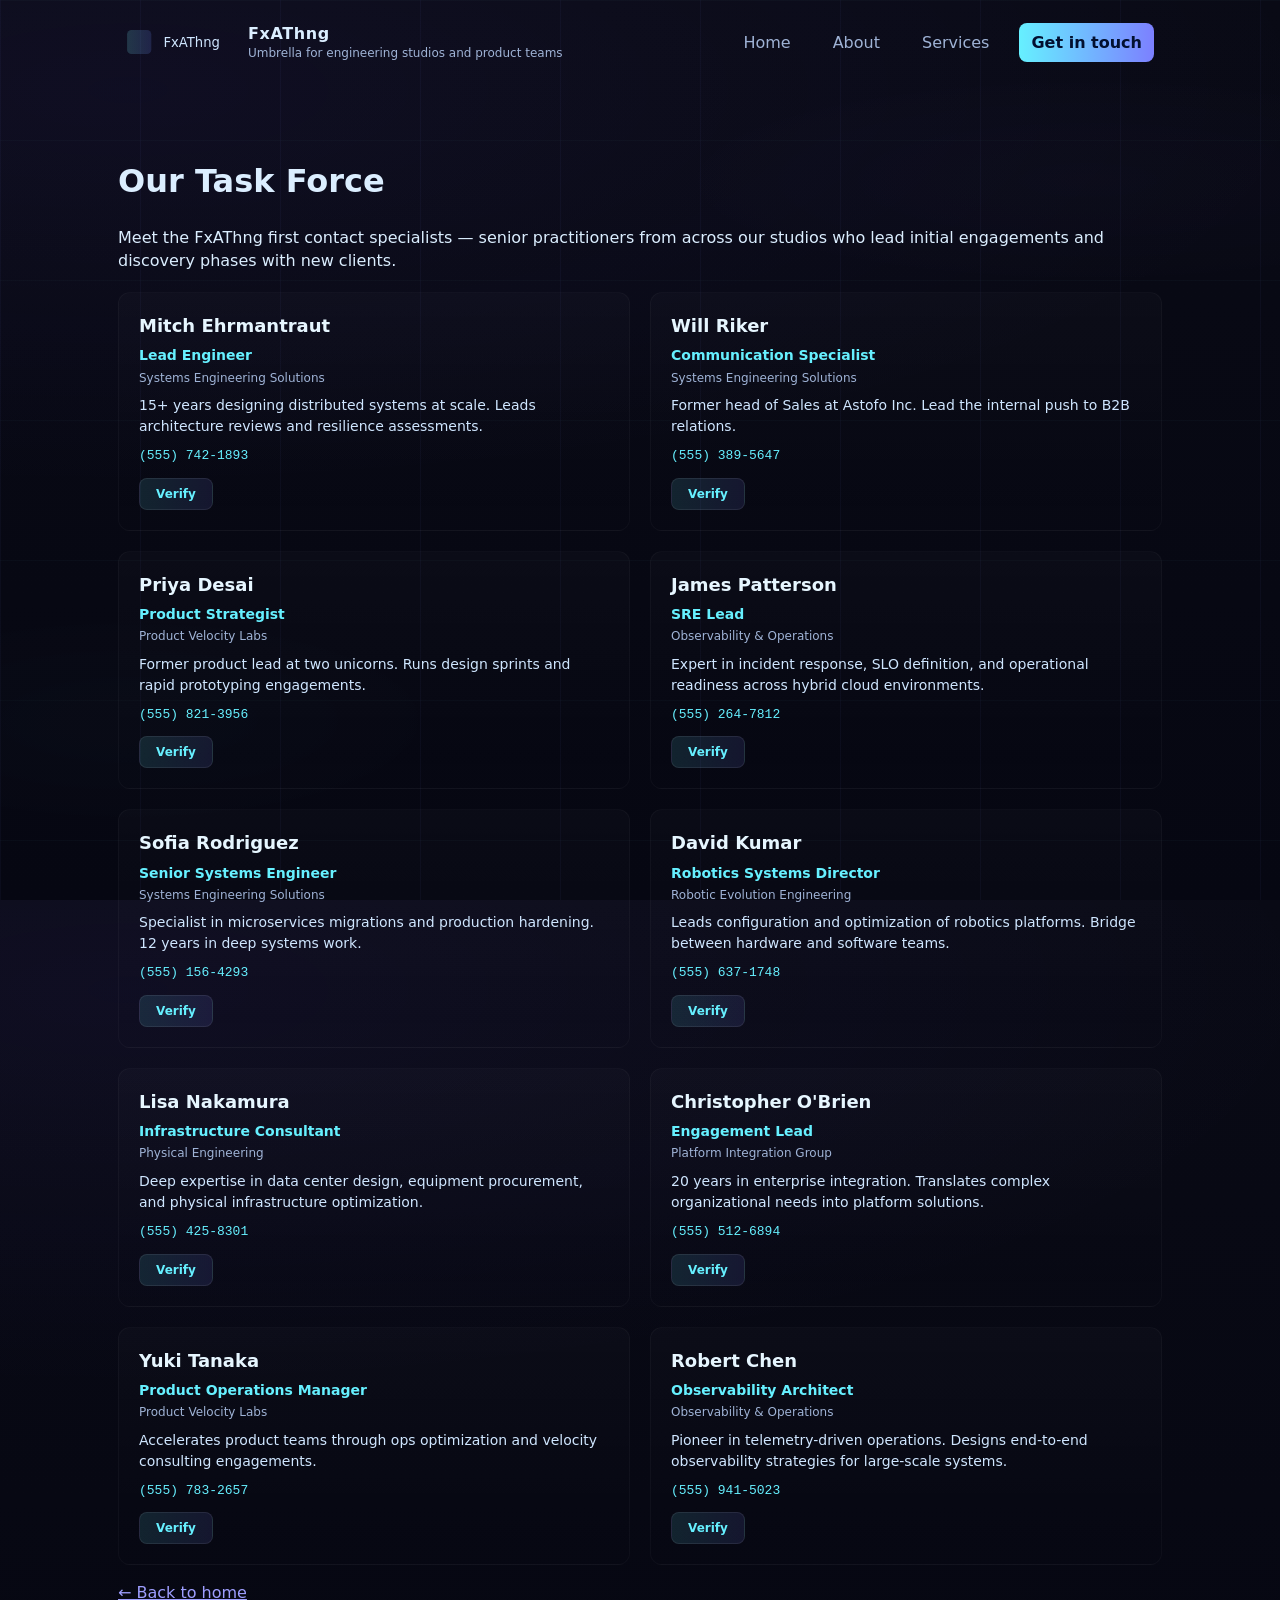
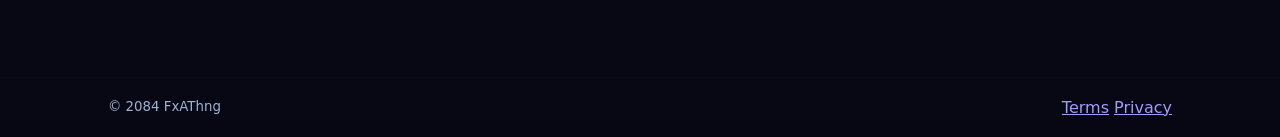
==== team.html @ 181ec18b "initial" ====
<!doctype html>
<html lang="en">
  <head>
    <meta charset="utf-8" />
    <meta name="viewport" content="width=device-width,initial-scale=1" />
    <title>Our Task Force — FxAThng</title>
    <meta name="description" content="Meet the FxAThng first contact task force" />
    <link rel="stylesheet" href="assets/styles.css">
    <link rel="icon" href="assets/favicon.svg" type="image/svg+xml">
  </head>
  <body>
    <div class="bg-visual" aria-hidden="true"></div>
    <header class="site-header">
      <div class="brand">
        <svg class="logo" viewBox="0 0 100 24" aria-hidden="true" focusable="false">
          <defs>
            <linearGradient id="g" x1="0" x2="1">
              <stop offset="0" stop-color="#7cf7ff" />
              <stop offset="1" stop-color="#6f8dff" />
            </linearGradient>
          </defs>
          <rect x="1" y="1" width="22" height="22" rx="4" fill="url(#g)" opacity="0.18"></rect>
          <text x="34" y="17" font-family="Inter, ui-sans-serif, system-ui, -apple-system, 'Segoe UI', Roboto" font-size="12" fill="#cfe6ff">FxAThng</text>
        </svg>
        <div class="brand-meta">
          <div class="name">FxAThng</div>
          <div class="sub">Umbrella for engineering studios and product teams</div>
        </div>
      </div>
      <nav class="nav">
        <a href="index.html">Home</a>
        <a href="about.html">About</a>
        <a href="services.html">Services</a>
        <a href="https://www.youtube.com/watch?v=dQw4w9WgXcQ" class="ctabtn" target="_blank" rel="noopener">Get in touch</a>
      </nav>
    </header>

    <main class="section">
      <div class="container">
        <h1>Our Task Force</h1>
        <p>Meet the FxAThng first contact specialists — senior practitioners from across our studios who lead initial engagements and discovery phases with new clients.</p>

        <div class="team-grid">
          <div class="team-member">
            <div class="member-info">
              <h3>Mitch Ehrmantraut</h3>
              <p class="title">Lead Engineer</p>
              <p class="division">Systems Engineering Solutions</p>
              <p class="bio">15+ years designing distributed systems at scale. Leads architecture reviews and resilience assessments.</p>
              <p class="phone">(555) 742-1893</p>
              <button class="verify-btn" onclick="verifyMember(this)">Verify</button>
            </div>
          </div>

          <div class="team-member">
            <div class="member-info">
              <h3>Will Riker</h3>
              <p class="title">Communication Specialist</p>
              <p class="division">Systems Engineering Solutions</p>
              <p class="bio">Former head of Sales at Astofo Inc. Lead the internal push to B2B relations.</p>
              <p class="phone">(555) 389-5647</p>
              <button class="verify-btn" onclick="verifyMember(this)">Verify</button>
            </div>
          </div>

          <div class="team-member">
            <div class="member-info">
              <h3>Priya Desai</h3>
              <p class="title">Product Strategist</p>
              <p class="division">Product Velocity Labs</p>
              <p class="bio">Former product lead at two unicorns. Runs design sprints and rapid prototyping engagements.</p>
              <p class="phone">(555) 821-3956</p>
              <button class="verify-btn" onclick="verifyMember(this)">Verify</button>
            </div>
          </div>

          <div class="team-member">
            <div class="member-info">
              <h3>James Patterson</h3>
              <p class="title">SRE Lead</p>
              <p class="division">Observability & Operations</p>
              <p class="bio">Expert in incident response, SLO definition, and operational readiness across hybrid cloud environments.</p>
              <p class="phone">(555) 264-7812</p>
              <button class="verify-btn" onclick="verifyMember(this)">Verify</button>
            </div>
          </div>

          <div class="team-member">
            <div class="member-info">
              <h3>Sofia Rodriguez</h3>
              <p class="title">Senior Systems Engineer</p>
              <p class="division">Systems Engineering Solutions</p>
              <p class="bio">Specialist in microservices migrations and production hardening. 12 years in deep systems work.</p>
              <p class="phone">(555) 156-4293</p>
              <button class="verify-btn" onclick="verifyMember(this)">Verify</button>
            </div>
          </div>

          <div class="team-member">
            <div class="member-info">
              <h3>David Kumar</h3>
              <p class="title">Robotics Systems Director</p>
              <p class="division">Robotic Evolution Engineering</p>
              <p class="bio">Leads configuration and optimization of robotics platforms. Bridge between hardware and software teams.</p>
              <p class="phone">(555) 637-1748</p>
              <button class="verify-btn" onclick="verifyMember(this)">Verify</button>
            </div>
          </div>

          <div class="team-member">
            <div class="member-info">
              <h3>Lisa Nakamura</h3>
              <p class="title">Infrastructure Consultant</p>
              <p class="division">Physical Engineering</p>
              <p class="bio">Deep expertise in data center design, equipment procurement, and physical infrastructure optimization.</p>
              <p class="phone">(555) 425-8301</p>
              <button class="verify-btn" onclick="verifyMember(this)">Verify</button>
            </div>
          </div>

          <div class="team-member">
            <div class="member-info">
              <h3>Christopher O'Brien</h3>
              <p class="title">Engagement Lead</p>
              <p class="division">Platform Integration Group</p>
              <p class="bio">20 years in enterprise integration. Translates complex organizational needs into platform solutions.</p>
              <p class="phone">(555) 512-6894</p>
              <button class="verify-btn" onclick="verifyMember(this)">Verify</button>
            </div>
          </div>

          <div class="team-member">
            <div class="member-info">
              <h3>Yuki Tanaka</h3>
              <p class="title">Product Operations Manager</p>
              <p class="division">Product Velocity Labs</p>
              <p class="bio">Accelerates product teams through ops optimization and velocity consulting engagements.</p>
              <p class="phone">(555) 783-2657</p>
              <button class="verify-btn" onclick="verifyMember(this)">Verify</button>
            </div>
          </div>

          <div class="team-member">
            <div class="member-info">
              <h3>Robert Chen</h3>
              <p class="title">Observability Architect</p>
              <p class="division">Observability & Operations</p>
              <p class="bio">Pioneer in telemetry-driven operations. Designs end-to-end observability strategies for large-scale systems.</p>
              <p class="phone">(555) 941-5023</p>
              <button class="verify-btn" onclick="verifyMember(this)">Verify</button>
            </div>
          </div>
        </div>

        <p><a href="index.html">← Back to home</a></p>
      </div>
    </main>

    <footer class="site-footer">
      <div class="container">
        <small>© <span id="year"></span> FxAThng</small>
        <div class="foot-links"><a href="#">Terms</a> <a href="#">Privacy</a></div>
      </div>
    </footer>

    <script src="assets/script.js"></script>
  </body>
</html>
---- assets/styles.css ----
:root{
  --bg:#060712;
  --panel:#0f1724;
  --muted:#9fb3d6;
  --accent:#66f0ff;
  --accent-2:#7c80ff;
  --glass: rgba(255,255,255,0.04);
  --glass-2: rgba(255,255,255,0.02);
  --radius:12px;
  --maxw:1100px;
  color-scheme: dark;
}
*{box-sizing:border-box}
html,body{height:100%}
body{
  margin:0;
  font-family: Inter, ui-sans-serif, system-ui, -apple-system, 'Segoe UI', Roboto, 'Helvetica Neue', Arial;
  background: radial-gradient(1200px 400px at 10% 10%, rgba(120,90,255,0.06), transparent),
              linear-gradient(180deg, rgba(255,255,255,0.01), rgba(0,0,0,0.02)),
              var(--bg);
  color:#dbeeff;
  -webkit-font-smoothing:antialiased;
  -moz-osx-font-smoothing:grayscale;
  line-height:1.45;
}
.bg-visual{
  position:fixed;inset:0;z-index:0;pointer-events:none;opacity:0.7;
  background-image: linear-gradient(90deg, rgba(124,128,255,0.06) 0 1px, transparent 1px),
                    linear-gradient(180deg, rgba(108,242,255,0.03) 0 1px, transparent 1px);
  background-size: 140px 140px, 140px 140px;
  mix-blend-mode: screen;
}
.site-header{position:relative;z-index:5;display:flex;align-items:center;justify-content:space-between;padding:22px 36px;max-width:var(--maxw);margin:0 auto}
.brand{display:flex;gap:12px;align-items:center}
.logo{width:110px;height:28px}
.brand-meta .name{font-weight:700;letter-spacing:0.6px}
.brand-meta .sub{font-size:12px;color:var(--muted)}
.nav{display:flex;gap:18px;align-items:center}
.nav a{color:var(--muted);text-decoration:none;padding:8px 12px;border-radius:8px}
.nav a.ctabtn{background:linear-gradient(90deg,var(--accent),var(--accent-2));color:#021030;font-weight:700}

.hero{position:relative;z-index:2;display:flex;align-items:stretch;gap:28px;max-width:var(--maxw);margin:18px auto;padding:28px}
.hero-content{flex:1;padding:28px;background:linear-gradient(180deg, rgba(255,255,255,0.02), transparent);border-radius:var(--radius);backdrop-filter:blur(6px)}
.headline{margin:0 0 12px;font-size:34px;line-height:1.05;color:#e6f6ff}
.lead{margin:0 0 18px;color:var(--muted)}
.hero-actions{display:flex;gap:12px}
.btn{display:inline-flex;align-items:center;gap:10px;padding:10px 16px;border-radius:10px;border:1px solid rgba(255,255,255,0.04);text-decoration:none;color:inherit}
.btn.primary{background:linear-gradient(90deg,var(--accent),var(--accent-2));color:#03112a;font-weight:700}
.btn.ghost{background:transparent;border:1px solid rgba(255,255,255,0.06);color:var(--muted)}

.hero-panel{width:260px;padding:18px;border-radius:var(--radius);background:linear-gradient(180deg,var(--glass),var(--glass-2));border:1px solid rgba(255,255,255,0.03);align-self:flex-start}
.panel-header{font-weight:700;color:#e8f5ff;margin-bottom:8px}
.metrics{list-style:none;padding:0;margin:0;display:flex;flex-direction:column;gap:10px}
.metrics li{display:flex;justify-content:space-between;align-items:center;font-weight:700}
.metrics li small{font-weight:400;color:var(--muted)}

.section{max-width:var(--maxw);margin:24px auto;padding:28px}
.about .values{display:grid;grid-template-columns:repeat(3,1fr);gap:18px;margin-top:18px}
.values article{background:linear-gradient(180deg, rgba(255,255,255,0.02), transparent);padding:16px;border-radius:12px}

.services .cards{display:flex;gap:18px;margin-top:18px}
.card{flex:1;padding:18px;border-radius:12px;background:linear-gradient(180deg, rgba(255,255,255,0.02), transparent);border:1px solid rgba(255,255,255,0.03)}

.contact .contact-form{max-width:820px}
.contact label{display:block;margin-bottom:12px}
.contact input,.contact textarea{width:100%;padding:12px;border-radius:10px;border:1px solid rgba(255,255,255,0.04);background:transparent;color:inherit}
.contact .row{display:flex;gap:12px}
.form-actions{display:flex;gap:12px;align-items:center;margin-top:8px}
.form-result{margin-top:10px;color:var(--muted)}

.site-footer{border-top:1px solid rgba(255,255,255,0.02);margin-top:28px}
.site-footer .container{max-width:var(--maxw);margin:0 auto;padding:18px;display:flex;justify-content:space-between;align-items:center;color:var(--muted)}

.team-grid{display:grid;grid-template-columns:repeat(2,1fr);gap:20px;margin-top:20px}
.team-member{background:linear-gradient(180deg, rgba(255,255,255,0.02), transparent);border:1px solid rgba(255,255,255,0.03);border-radius:12px;padding:20px}
.member-info h3{margin:0 0 6px;font-size:18px;color:#e6f6ff}
.member-info .title{margin:0;font-weight:700;color:var(--accent);font-size:14px}
.member-info .division{margin:4px 0 8px;font-size:12px;color:var(--muted)}
.member-info .bio{margin:8px 0 0;font-size:14px;color:#cfe6ff;line-height:1.5}
.member-info .phone{margin:10px 0 12px;font-family:monospace;font-size:13px;color:var(--accent);font-weight:500}
.verify-btn{padding:8px 16px;border-radius:8px;border:1px solid rgba(255,255,255,0.08);background:linear-gradient(90deg,rgba(102,240,255,0.12),rgba(124,128,255,0.12));color:var(--accent);font-weight:600;font-size:12px;cursor:pointer;transition:all 0.2s ease;font-family:inherit}
.verify-btn:hover{background:linear-gradient(90deg,rgba(102,240,255,0.18),rgba(124,128,255,0.18));border-color:rgba(255,255,255,0.12)}
.verify-btn.verified{background:linear-gradient(90deg,rgba(76,212,100,0.15),rgba(76,212,100,0.15));color:#4cd464;border-color:rgba(76,212,100,0.2)}
.verify-btn.verified::after{content:" ✓"}

.contact-info{font-style:normal;margin:12px 0 18px;line-height:1.8;font-size:14px}

@media (max-width:880px){
  .hero{flex-direction:column;padding:16px}
  .hero-panel{width:100%}
  .about .values{grid-template-columns:1fr}
  .services .cards{flex-direction:column}
  .site-header{padding:16px}
  .team-grid{grid-template-columns:1fr}
}

/* subtle animated accents */
.bg-visual::after{
  content:"";position:absolute;inset:0;mix-blend-mode:screen;opacity:0.25;background:
    radial-gradient(400px 100px at 85% 20%, rgba(120,90,255,0.08), transparent),
    radial-gradient(300px 100px at 10% 80%, rgba(108,242,255,0.06), transparent);
  animation: float 12s linear infinite;
}
@keyframes float{0%{transform:translateY(0)}50%{transform:translateY(-18px)}100%{transform:translateY(0)}}
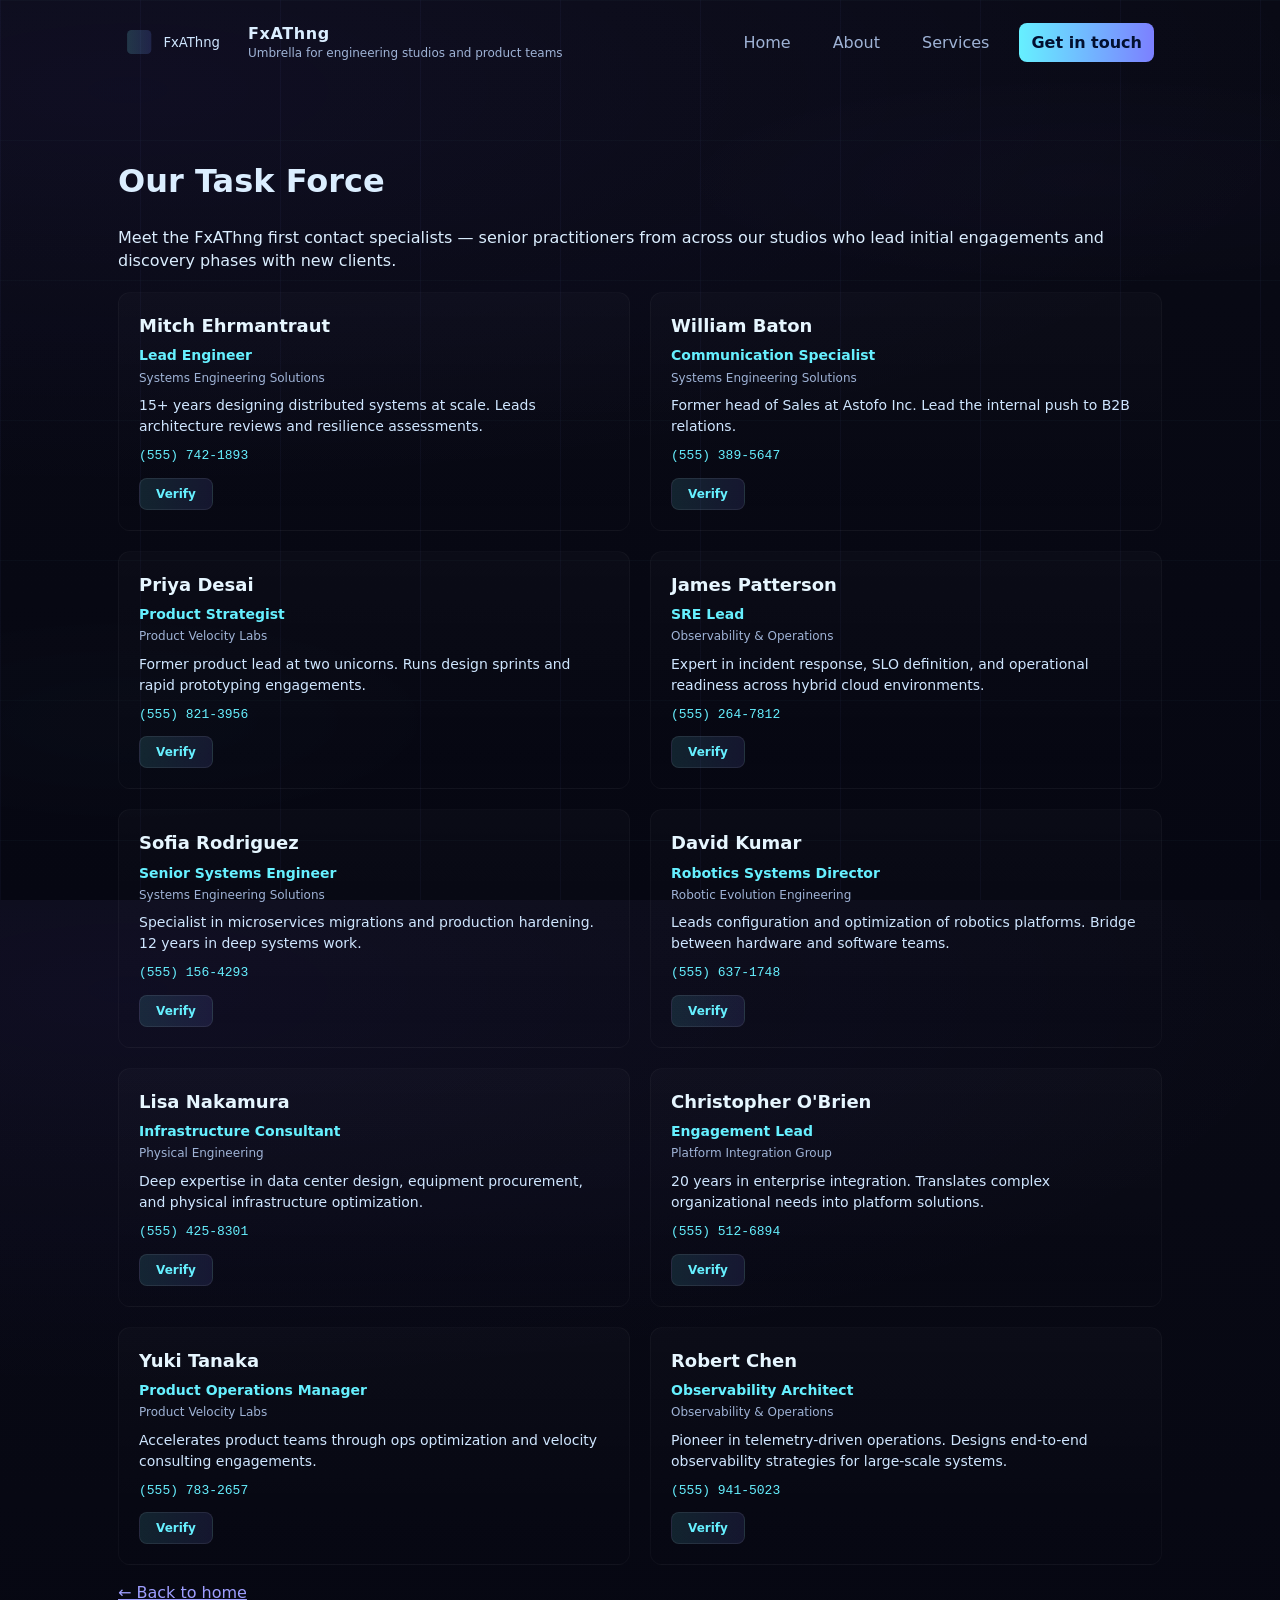
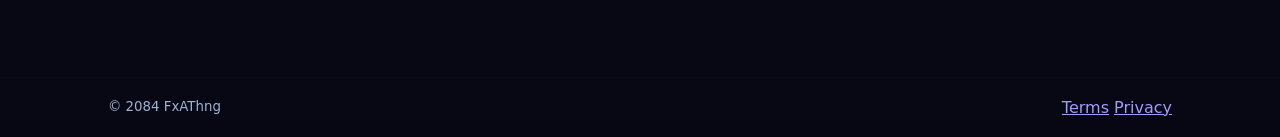
==== commit ec19420c: "whoops" ====
--- a/team.html
+++ b/team.html
@@ -54,7 +54,7 @@
 
           <div class="team-member">
             <div class="member-info">
-              <h3>Will Riker</h3>
+              <h3>William Baton</h3>
               <p class="title">Communication Specialist</p>
               <p class="division">Systems Engineering Solutions</p>
               <p class="bio">Former head of Sales at Astofo Inc. Lead the internal push to B2B relations.</p>
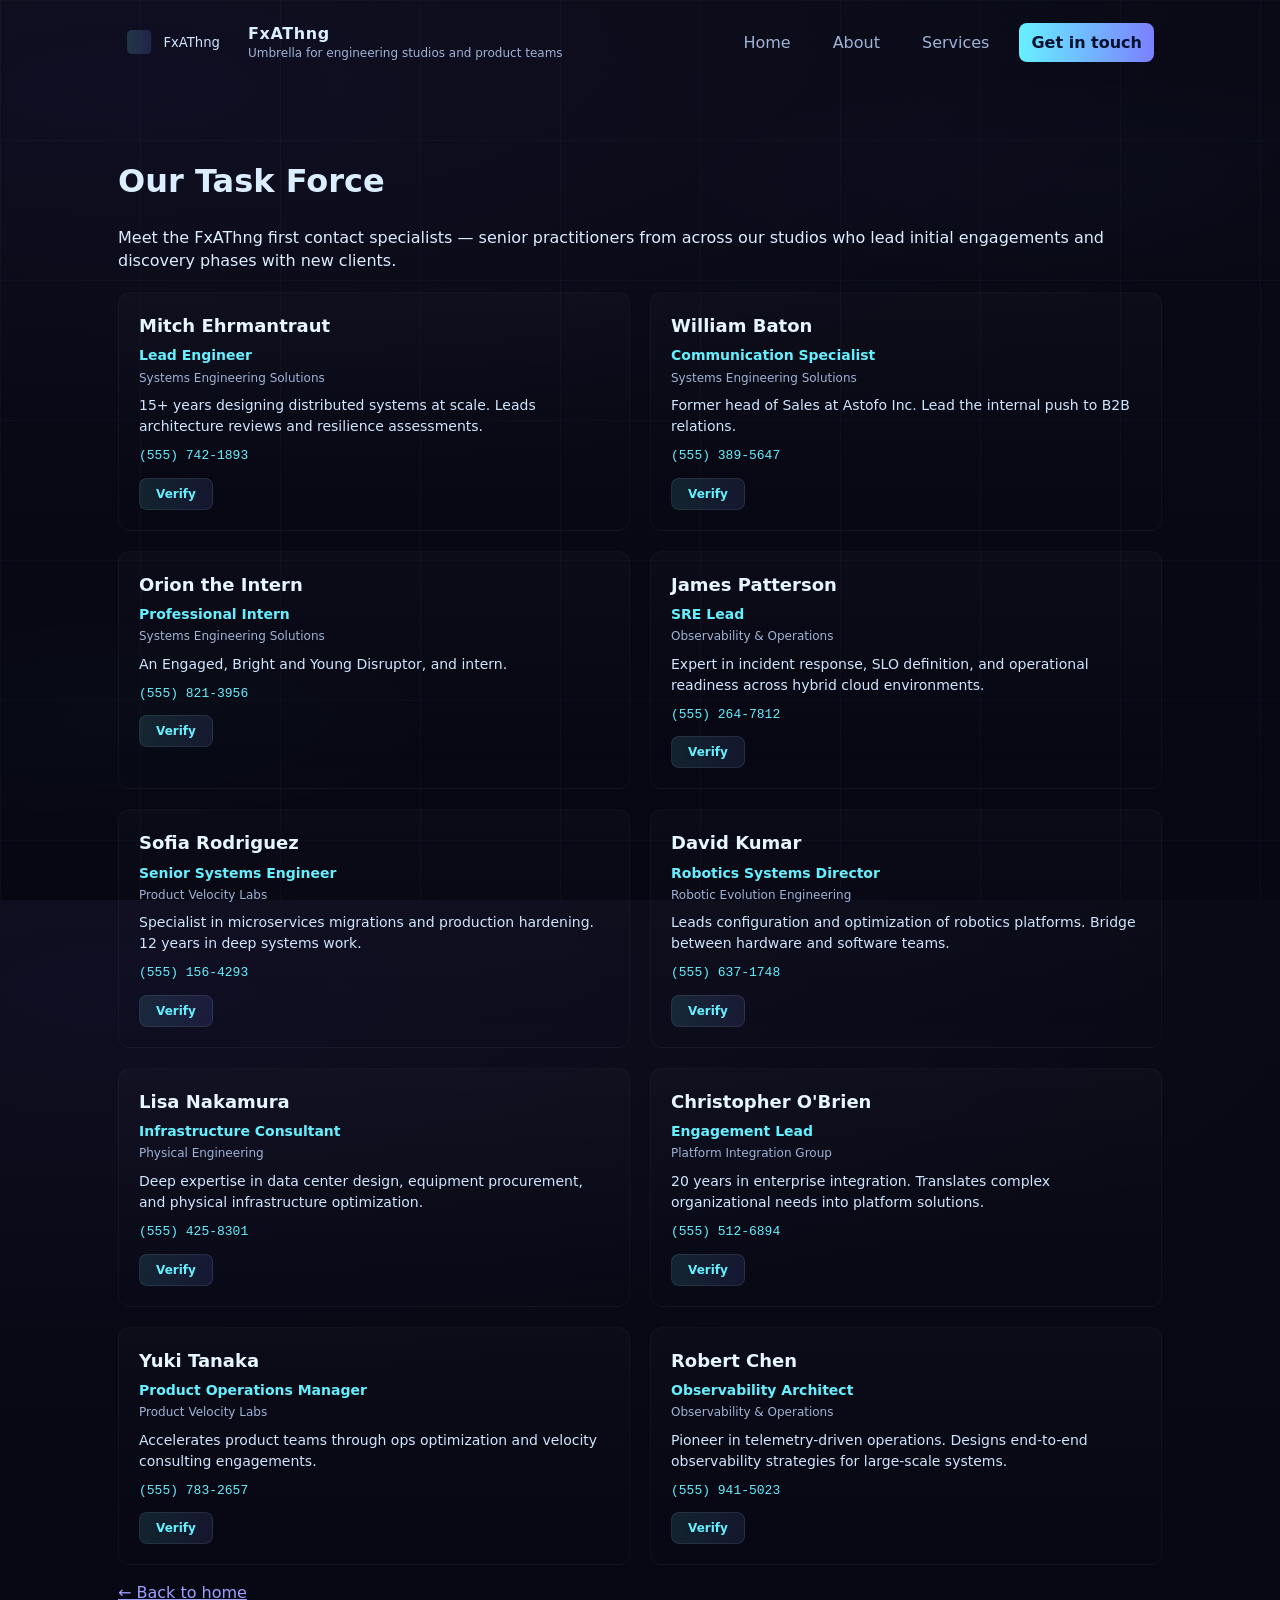
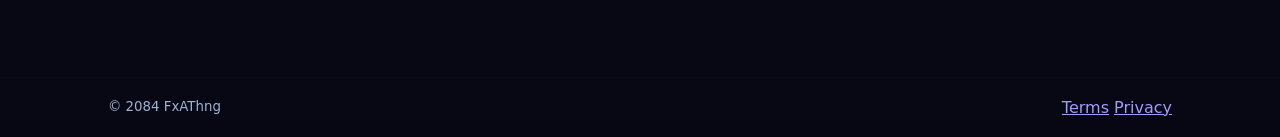
==== commit e827d124: "dies das" ====
--- a/team.html
+++ b/team.html
@@ -65,10 +65,10 @@
 
           <div class="team-member">
             <div class="member-info">
-              <h3>Priya Desai</h3>
-              <p class="title">Product Strategist</p>
-              <p class="division">Product Velocity Labs</p>
-              <p class="bio">Former product lead at two unicorns. Runs design sprints and rapid prototyping engagements.</p>
+              <h3>Orion the Intern</h3>
+              <p class="title">Professional Intern</p>
+              <p class="division">Systems Engineering Solutions</p>
+              <p class="bio">An Engaged, Bright and Young Disruptor, and intern.</p>
               <p class="phone">(555) 821-3956</p>
               <button class="verify-btn" onclick="verifyMember(this)">Verify</button>
             </div>
@@ -89,7 +89,7 @@
             <div class="member-info">
               <h3>Sofia Rodriguez</h3>
               <p class="title">Senior Systems Engineer</p>
-              <p class="division">Systems Engineering Solutions</p>
+              <p class="division">Product Velocity Labs</p>
               <p class="bio">Specialist in microservices migrations and production hardening. 12 years in deep systems work.</p>
               <p class="phone">(555) 156-4293</p>
               <button class="verify-btn" onclick="verifyMember(this)">Verify</button>
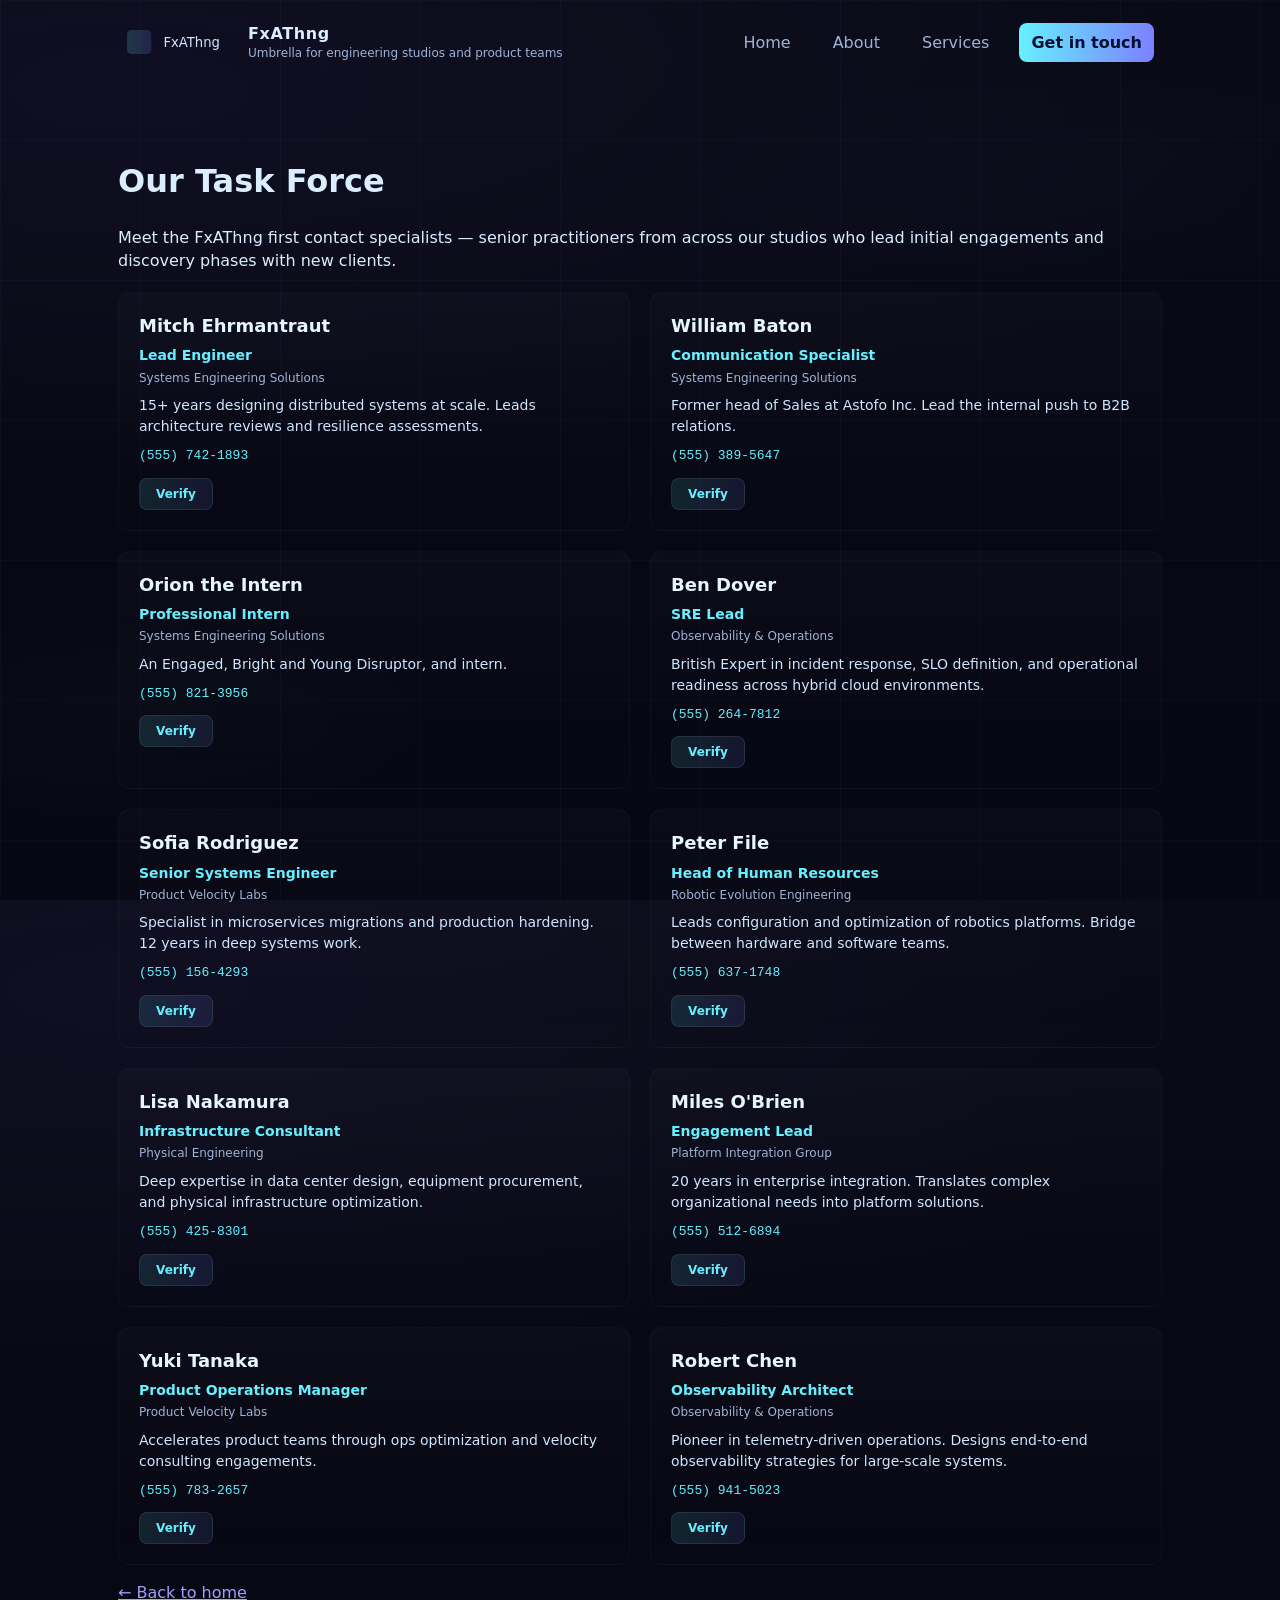
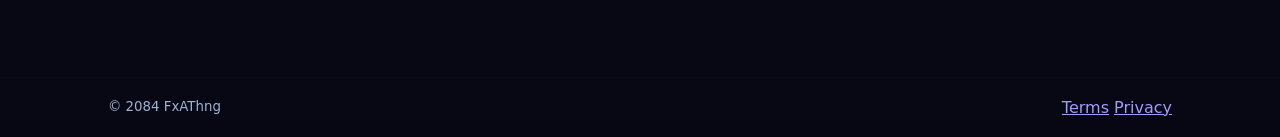
==== commit 2d06883b: "Names" ====
--- a/team.html
+++ b/team.html
@@ -76,10 +76,10 @@
 
           <div class="team-member">
             <div class="member-info">
-              <h3>James Patterson</h3>
+              <h3>Ben Dover</h3>
               <p class="title">SRE Lead</p>
               <p class="division">Observability & Operations</p>
-              <p class="bio">Expert in incident response, SLO definition, and operational readiness across hybrid cloud environments.</p>
+              <p class="bio">British Expert in incident response, SLO definition, and operational readiness across hybrid cloud environments.</p>
               <p class="phone">(555) 264-7812</p>
               <button class="verify-btn" onclick="verifyMember(this)">Verify</button>
             </div>
@@ -98,8 +98,8 @@
 
           <div class="team-member">
             <div class="member-info">
-              <h3>David Kumar</h3>
-              <p class="title">Robotics Systems Director</p>
+              <h3>Peter File</h3>
+              <p class="title">Head of Human Resources</p>
               <p class="division">Robotic Evolution Engineering</p>
               <p class="bio">Leads configuration and optimization of robotics platforms. Bridge between hardware and software teams.</p>
               <p class="phone">(555) 637-1748</p>
@@ -120,7 +120,7 @@
 
           <div class="team-member">
             <div class="member-info">
-              <h3>Christopher O'Brien</h3>
+              <h3>Miles O'Brien</h3>
               <p class="title">Engagement Lead</p>
               <p class="division">Platform Integration Group</p>
               <p class="bio">20 years in enterprise integration. Translates complex organizational needs into platform solutions.</p>
